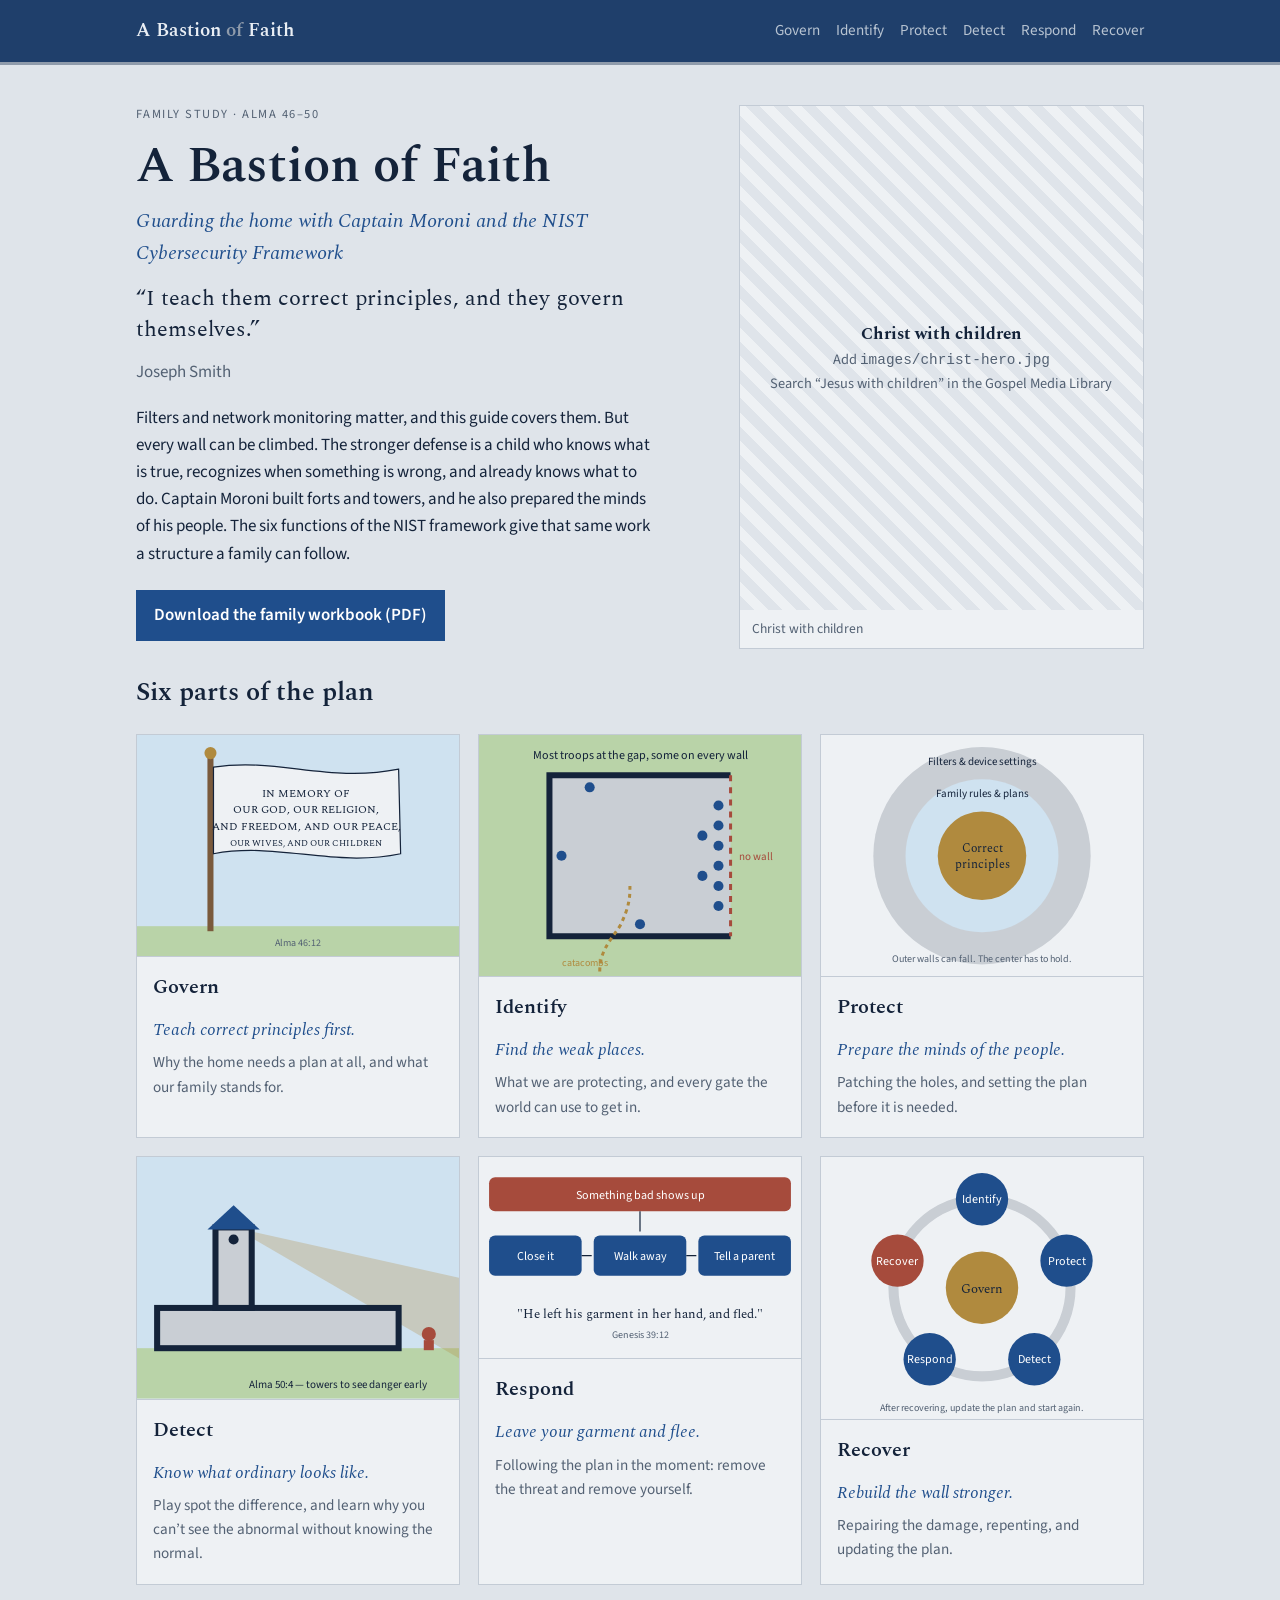
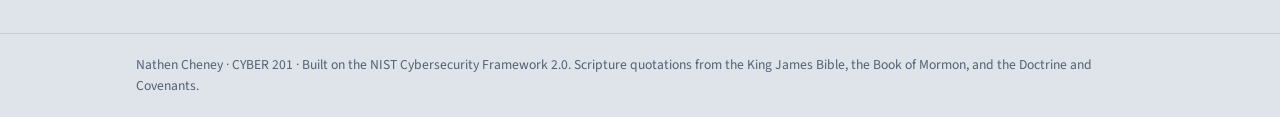
==== index.html @ 70fe6bde "Initial commit" ====
<!DOCTYPE html>
<html lang="en">
<head>
<meta charset="utf-8">
<meta name="viewport" content="width=device-width, initial-scale=1, viewport-fit=cover">
<title>A Bastion of Faith</title>
<meta name="description" content="A family study guide that uses Captain Moroni and the NIST Cybersecurity Framework to guard the home online.">
<link rel="preconnect" href="https://fonts.googleapis.com"><link rel="preconnect" href="https://fonts.gstatic.com" crossorigin><link rel="stylesheet" href="https://fonts.googleapis.com/css2?family=Source+Sans+3:wght@400;600&family=Spectral:ital,wght@0,400;0,600;1,400&display=swap">
<link rel="stylesheet" href="style.css">
</head>
<body><header class="site-head"><div class="wrap"><a class="brand" href="index.html">A Bastion <span>of</span> Faith</a><nav class="nav" aria-label="Sections"><a href="govern.html">Govern</a><a href="identify.html">Identify</a><a href="protect.html">Protect</a><a href="detect.html">Detect</a><a href="respond.html">Respond</a><a href="recover.html">Recover</a></nav></div></header>
<main class="wrap">
<section class="lesson-head hero-grid">
<div class="prose">
<p class="eyebrow">Family Study · Alma 46–50</p>
<h1>A Bastion of Faith</h1>
<p class="subtitle">Guarding the home with Captain Moroni and the NIST Cybersecurity Framework</p>
<p class="intro-quote">“I teach them correct principles, and they govern themselves.”</p>
<p>Joseph Smith</p>
<p>Filters and network monitoring matter, and this guide covers them. But every wall can be climbed. The stronger defense is a child who knows what is true, recognizes when something is wrong, and already knows what to do. Captain Moroni built forts and towers, and he also prepared the minds of his people. The six functions of the NIST framework give that same work a structure a family can follow.</p>
<a class="download" href="workbook.pdf" download>Download the family workbook (PDF)</a>
</div>
<figure class="christ"><img src="images/christ-hero.jpg" alt="Christ with children" onerror="this.parentElement.classList.add('missing')">
<div class="ph"><div><b>Christ with children</b><br>Add <code>images/christ-hero.jpg</code><br>Search “Jesus with children” in the Gospel Media Library</div></div>
<figcaption>Christ with children</figcaption></figure>
</section>
<h2>Six parts of the plan</h2>
<div class="grid-cards"><a class="tcard" href="govern.html"><svg viewBox="0 0 320 220" role="img" aria-label="The title of liberty raised on a pole">
<rect class="f-sky" width="320" height="220"/>
<rect class="f-grass" y="190" width="320" height="30"/>
<rect class="f-trunk" x="70" y="20" width="6" height="175"/>
<circle class="f-gold" cx="73" cy="18" r="6"/>
<path class="f-paper st-ink" d="M76 32 C140 22 190 48 260 34 L262 118 C195 132 140 106 76 118 Z"/>
<text class="t-ink t-serif" x="168" y="62" text-anchor="middle" font-size="11">IN MEMORY OF</text>
<text class="t-ink t-serif" x="168" y="78" text-anchor="middle" font-size="11">OUR GOD, OUR RELIGION,</text>
<text class="t-ink t-serif" x="168" y="94" text-anchor="middle" font-size="11">AND FREEDOM, AND OUR PEACE,</text>
<text class="t-ink t-serif" x="168" y="110" text-anchor="middle" font-size="9">OUR WIVES, AND OUR CHILDREN</text>
<text class="t-mute" x="160" y="210" text-anchor="middle" font-size="10">Alma 46:12</text>
</svg><div class="tc-body"><h3>Govern</h3><span class="tc-tag">Teach correct principles first.</span><p>Why the home needs a plan at all, and what our family stands for.</p></div></a><a class="tcard" href="identify.html"><svg viewBox="0 0 320 240" role="img" aria-label="A fortress seen from above with one wall missing and a tunnel under another">
<rect class="f-grass" width="320" height="240"/>
<rect class="f-stone" x="70" y="40" width="180" height="160"/>
<g class="st-wall" fill="none"><path d="M250 40 L70 40 L70 200 L250 200"/></g>
<line class="st-danger" x1="250" y1="40" x2="250" y2="200" stroke-dasharray="6 6"/>
<text class="t-danger" x="258" y="124" font-size="11">no wall</text>
<g class="f-acc"><circle cx="238" cy="70" r="5"/><circle cx="238" cy="90" r="5"/><circle cx="238" cy="110" r="5"/><circle cx="238" cy="130" r="5"/><circle cx="238" cy="150" r="5"/><circle cx="238" cy="170" r="5"/><circle cx="222" cy="100" r="5"/><circle cx="222" cy="140" r="5"/>
<circle cx="110" cy="52" r="5"/><circle cx="82" cy="120" r="5"/><circle cx="160" cy="188" r="5"/></g>
<path class="st-gold" fill="none" stroke-dasharray="4 4" d="M120 235 C120 215 130 205 140 190 C150 170 150 160 150 150"/>
<text class="t-gold" x="128" y="230" font-size="10" text-anchor="end">catacombs</text>
<text class="t-ink" x="160" y="24" text-anchor="middle" font-size="12">Most troops at the gap, some on every wall</text>
</svg><div class="tc-body"><h3>Identify</h3><span class="tc-tag">Find the weak places.</span><p>What we are protecting, and every gate the world can use to get in.</p></div></a><a class="tcard" href="protect.html"><svg viewBox="0 0 320 240" role="img" aria-label="Three rings of protection around the home with correct principles at the center">
<rect class="f-paper" width="320" height="240"/>
<circle class="f-stone" cx="160" cy="120" r="108"/>
<circle class="f-sky" cx="160" cy="120" r="76"/>
<circle class="f-gold" cx="160" cy="120" r="44"/>
<text class="t-ink" x="160" y="30" text-anchor="middle" font-size="11">Filters &amp; device settings</text>
<text class="t-ink" x="160" y="62" text-anchor="middle" font-size="11">Family rules &amp; plans</text>
<text class="t-ink t-serif" x="160" y="116" text-anchor="middle" font-size="12">Correct</text>
<text class="t-ink t-serif" x="160" y="132" text-anchor="middle" font-size="12">principles</text>
<text class="t-mute" x="160" y="226" text-anchor="middle" font-size="10">Outer walls can fall. The center has to hold.</text>
</svg><div class="tc-body"><h3>Protect</h3><span class="tc-tag">Prepare the minds of the people.</span><p>Patching the holes, and setting the plan before it is needed.</p></div></a><a class="tcard" href="detect.html"><svg viewBox="0 0 320 240" role="img" aria-label="A watchtower overlooking a wall, spotting danger approaching">
<rect class="f-sky" width="320" height="240"/>
<rect class="f-grass" y="190" width="320" height="50"/>
<polygon class="f-gold" fill-opacity=".28" points="96,70 320,120 320,200"/>
<rect class="f-stone st-wall" x="20" y="150" width="240" height="40"/>
<rect class="f-stone st-wall" x="78" y="70" width="36" height="80"/>
<polygon class="f-acc" points="70,72 96,48 122,72"/>
<circle class="f-ink" cx="96" cy="82" r="5"/>
<g class="f-danger"><circle cx="290" cy="176" r="7"/><rect x="285" y="182" width="10" height="10"/></g>
<text class="t-ink" x="200" y="230" text-anchor="middle" font-size="11">Alma 50:4 — towers to see danger early</text>
</svg><div class="tc-body"><h3>Detect</h3><span class="tc-tag">Know what ordinary looks like.</span><p>Play spot the difference, and learn why you can’t see the abnormal without knowing the normal.</p></div></a><a class="tcard" href="respond.html"><svg viewBox="0 0 320 200" role="img" aria-label="Response steps: close it, walk away, tell a parent">
<rect class="f-paper" width="320" height="200"/>
<g font-size="12" class="t-ink" text-anchor="middle">
<rect class="f-danger" x="10" y="20" width="300" height="34" rx="6"/><text x="160" y="42" class="t-onacc">Something bad shows up</text>
<rect class="f-acc" x="10" y="78" width="92" height="40" rx="6"/><text x="56" y="102" class="t-onacc">Close it</text>
<rect class="f-acc" x="114" y="78" width="92" height="40" rx="6"/><text x="160" y="102" class="t-onacc">Walk away</text>
<rect class="f-acc" x="218" y="78" width="92" height="40" rx="6"/><text x="264" y="102" class="t-onacc">Tell a parent</text>
<path class="st-ink" fill="none" d="M160 54 L160 74 M102 98 L112 98 M206 98 L216 98"/>
<text x="160" y="160" class="t-ink t-serif" font-size="13">"He left his garment in her hand, and fled."</text>
<text x="160" y="180" class="t-mute" font-size="10">Genesis 39:12</text>
</g>
</svg><div class="tc-body"><h3>Respond</h3><span class="tc-tag">Leave your garment and flee.</span><p>Following the plan in the moment: remove the threat and remove yourself.</p></div></a><a class="tcard" href="recover.html"><svg viewBox="0 0 320 260" role="img" aria-label="The NIST framework as a cycle with Govern at the center">
<rect class="f-paper" width="320" height="260"/>
<circle class="st-stone" fill="none" stroke-width="10" cx="160" cy="130" r="88"/>
<circle class="f-gold" cx="160" cy="130" r="36"/>
<text class="t-ink t-serif" x="160" y="135" text-anchor="middle" font-size="13">Govern</text>
<g font-size="12" text-anchor="middle">
<circle class="f-acc" cx="160" cy="42" r="26"/><text class="t-onacc" x="160" y="46">Identify</text>
<circle class="f-acc" cx="244" cy="103" r="26"/><text class="t-onacc" x="244" y="107">Protect</text>
<circle class="f-acc" cx="212" cy="201" r="26"/><text class="t-onacc" x="212" y="205">Detect</text>
<circle class="f-acc" cx="108" cy="201" r="26"/><text class="t-onacc" x="108" y="205">Respond</text>
<circle class="f-danger" cx="76" cy="103" r="26"/><text class="t-onacc" x="76" y="107">Recover</text>
</g>
<text class="t-mute" x="160" y="252" text-anchor="middle" font-size="10">After recovering, update the plan and start again.</text>
</svg><div class="tc-body"><h3>Recover</h3><span class="tc-tag">Rebuild the wall stronger.</span><p>Repairing the damage, repenting, and updating the plan.</p></div></a></div>
</main><footer class="site-foot"><div class="wrap">Nathen Cheney · CYBER 201 · Built on the NIST Cybersecurity Framework 2.0. Scripture quotations from the King James Bible, the Book of Mormon, and the Doctrine and Covenants.</div></footer>
</body>
</html>
---- style.css ----
:root {
  /* Layout: a study-manual column with scripture callouts and activity panels */
  --bg: #dfe4ea; --surface: #eef1f4; --ink: #14233a; --mute: #536173;
  --line: #c3cbd5; --accent: #1f4e8c; --accent-d: #163a69; --gold: #b08a3e; --silver: #8f9bab;
  --head: #1f3f6b; --onhead: #e9eef4; --onhead-mute: #b8c4d2;
  --danger: #a64b3c; --onacc: #ffffff;
  --sky: #cfe2f0; --grass: #b9d3a8; --leaf: #6f9a5a; --trunk: #7a5a3c; --red: #c0392b; --stone: #c9ced4; --white: #ffffff;
  --display: "Spectral", Georgia, "Times New Roman", serif;
  --body: "Source Sans 3", "Segoe UI", system-ui, sans-serif;
}
@media (prefers-color-scheme: dark) { :root:not([data-theme="light"]) {
  --bg: #121820; --surface: #1a222c; --ink: #e6ebf0; --mute: #a3adb8; --line: #2c3743;
  --accent: #7fa7d6; --accent-d: #5f8cc2; --gold: #d2ad5f; --silver: #b8c2cc; --head: #0c1624; --onhead: #e3e8ee; --onhead-mute: #9aa7b6; --danger: #d27a6a; --onacc: #0f1620;
  --sky: #2a3e52; --grass: #33482c; --leaf: #4f7a3e; --trunk: #6b4f35; --red: #d0503f; --stone: #4a5561; --white: #dfe5ea; color-scheme: dark; } }
:root[data-theme="dark"] {
  --bg: #121820; --surface: #1a222c; --ink: #e6ebf0; --mute: #a3adb8; --line: #2c3743;
  --accent: #7fa7d6; --accent-d: #5f8cc2; --gold: #d2ad5f; --silver: #b8c2cc; --head: #0c1624; --onhead: #e3e8ee; --onhead-mute: #9aa7b6; --danger: #d27a6a; --onacc: #0f1620;
  --sky: #2a3e52; --grass: #33482c; --leaf: #4f7a3e; --trunk: #6b4f35; --red: #d0503f; --stone: #4a5561; --white: #dfe5ea; color-scheme: dark; }

* { box-sizing: border-box; }
html { -webkit-text-size-adjust: 100%; }
body { margin: 0; background: var(--bg); color: var(--ink); font: 17px/1.6 var(--body); }
a { color: var(--accent); }
a:focus-visible, button:focus-visible { outline: 3px solid var(--accent); outline-offset: 2px; }
img, svg { max-width: 100%; display: block; }
.wrap { max-width: 1040px; margin: 0 auto; padding-left: max(16px, env(safe-area-inset-left, 0px)); padding-right: max(16px, env(safe-area-inset-right, 0px)); }

/* header */
.site-head { background: var(--head); border-bottom: 3px solid var(--silver); }
.site-head .wrap { display: flex; flex-wrap: wrap; align-items: center; justify-content: space-between; gap: 8px 24px; padding-block: 14px; }
.brand { font-family: var(--display); font-size: 1.2rem; font-weight: 600; color: var(--onhead); text-decoration: none; }
.brand span { color: var(--silver); }
.nav { display: flex; flex-wrap: wrap; gap: 4px 16px; font-size: .95rem; }
.nav a { text-decoration: none; color: var(--onhead-mute); padding: 4px 0; border-bottom: 2px solid transparent; }
.nav a:hover, .nav a[aria-current="page"] { color: var(--onhead); border-color: var(--silver); }

/* lesson heading, styled after a weekly study manual */
.lesson-head { padding-block: 40px 24px; }
.eyebrow { text-transform: uppercase; letter-spacing: .12em; font-size: .78rem; color: var(--mute); margin: 0 0 8px; }
h1 { font-family: var(--display); font-weight: 600; font-size: clamp(2rem, 5vw, 3.1rem); line-height: 1.12; margin: 0 0 10px; text-wrap: balance; }
.subtitle { font-family: var(--display); font-style: italic; font-size: 1.25rem; color: var(--accent); margin: 0; }
h2 { font-family: var(--display); font-weight: 600; font-size: 1.6rem; margin: 0 0 12px; text-wrap: balance; }
h3 { font-family: var(--display); font-weight: 600; font-size: 1.25rem; margin: 0 0 8px; }
h4 { font-family: var(--display); font-size: 1.1rem; margin: 0 0 8px; }

.lead-grid { display: grid; grid-template-columns: minmax(0, 1.25fr) minmax(0, 1fr); gap: 32px; align-items: start; }
.prose { min-width: 0; }
.prose p { margin: 0 0 14px; max-width: 65ch; }

/* Christ image slot */
.christ { margin: 0; background: var(--surface); border: 1px solid var(--line); }
.christ img { width: 100%; aspect-ratio: 4 / 5; object-fit: cover; }
.christ figcaption { font-size: .85rem; color: var(--mute); padding: 8px 12px; }
.christ .ph { display: none; aspect-ratio: 4 / 5; place-content: center; text-align: center; padding: 20px; background: repeating-linear-gradient(45deg, var(--bg), var(--bg) 10px, var(--surface) 10px, var(--surface) 20px); color: var(--mute); font-size: .9rem; }
.christ.missing img { display: none; }
.christ.missing .ph { display: grid; }
.ph b { color: var(--ink); font-family: var(--display); font-size: 1.05rem; }

/* scripture callout */
.scripture { margin: 28px 0; padding: 18px 22px; background: var(--surface); border-top: 3px solid var(--silver); }
.scripture blockquote { margin: 0; font-family: var(--display); font-size: 1.2rem; line-height: 1.5; }
.scripture cite { display: block; margin-top: 8px; font-style: normal; font-size: .9rem; color: var(--mute); letter-spacing: .04em; }

.section { padding-block: 28px; border-top: 1px solid var(--line); }
.two { display: grid; grid-template-columns: minmax(0, 1fr) minmax(0, 1fr); gap: 32px; align-items: start; }
.concept { margin: 0; }
.concept svg { width: 100%; height: auto; background: var(--surface); border: 1px solid var(--line); }
.concept figcaption { font-size: .9rem; color: var(--mute); margin-top: 8px; }
.nist-box { font-size: .95rem; background: var(--surface); border: 1px solid var(--line); padding: 14px 16px; }
.nist-box p { margin: 0 0 6px; }
.nist-box p:last-child { margin: 0; }
.label { text-transform: uppercase; letter-spacing: .1em; font-size: .72rem; color: var(--accent); font-weight: 600; }

/* activity */
.activity { background: var(--surface); border: 1px solid var(--line); padding: 24px; display: grid; grid-template-columns: minmax(0, 1fr) minmax(0, 1.1fr); gap: 28px; }
.activity ol { margin: 0; padding-left: 1.2em; display: grid; gap: 6px; }
.ex { min-width: 0; }
.ex-kicker { text-transform: uppercase; letter-spacing: .1em; font-size: .72rem; color: var(--accent); font-weight: 600; margin: 0 0 8px; }
.ex-banner, .ex-drill, .ex-review, .ex-cards { border: 1px dashed var(--line); padding: 18px; background: var(--bg); }
.ex-banner ul { margin: 0 0 10px; padding-left: 1.2em; font-family: var(--display); font-size: 1.05rem; }
.ex-sign, .ex-note { font-size: .85rem; color: var(--mute); margin: 0; }
.ex-drill ol { margin-bottom: 10px; }
.cards3 { display: grid; gap: 10px; }
.sc { background: var(--surface); border: 1px solid var(--line); padding: 12px 14px; font-size: .95rem; }
.rv { display: grid; gap: 2px; padding: 8px 0; border-top: 1px solid var(--line); font-size: .95rem; }
.rv b { font-size: .8rem; text-transform: uppercase; letter-spacing: .06em; color: var(--accent); }
.ex-svg svg { width: 100%; height: auto; border: 1px solid var(--line); }

/* spot the difference */
.ex-spot { grid-column: 1 / -1; }
.spot-pair { display: grid; grid-template-columns: minmax(0, 1fr) minmax(0, 1fr); gap: 16px; }
.spot-pair figure { margin: 0; }
.spot-pair svg { width: 100%; height: auto; border: 1px solid var(--line); }
.spot-pair figcaption { font-size: .85rem; color: var(--mute); margin-top: 4px; }
.spot-target svg { cursor: crosshair; }
.found-ring { fill: none; stroke: var(--danger); stroke-width: 3; }
.spot-bar { display: flex; flex-wrap: wrap; gap: 10px; align-items: center; margin-top: 12px; }
.spot-bar span { font-weight: 600; margin-right: auto; font-variant-numeric: tabular-nums; }
button { font: inherit; font-size: .9rem; padding: 7px 14px; border: 1px solid var(--accent); background: var(--surface); color: var(--accent); cursor: pointer; }
button:hover { background: var(--accent); color: var(--onacc); }
.spot-lesson { margin: 14px 0 0; padding: 12px 14px; background: var(--bg); border-left: 3px solid var(--silver); font-family: var(--display); font-size: 1.05rem; }

.questions ul { margin: 0; padding-left: 1.2em; display: grid; gap: 6px; font-family: var(--display); font-size: 1.1rem; }

/* pager */
.pager { display: flex; justify-content: space-between; gap: 12px; flex-wrap: wrap; padding-block: 28px 48px; }
.pager a { text-decoration: none; padding: 10px 16px; border: 1px solid var(--line); background: var(--surface); color: var(--ink); }
.pager a:hover { border-color: var(--accent); }

/* overview */
.hero-grid { display: grid; grid-template-columns: minmax(0, 1.4fr) minmax(0, 1fr); gap: 36px; align-items: start; }
.intro-quote { font-family: var(--display); font-size: 1.35rem; line-height: 1.45; margin: 20px 0 10px; }
.intro-quote + p { color: var(--mute); margin: 0 0 18px; }
.download { display: inline-block; margin-top: 8px; padding: 12px 18px; background: var(--accent); color: var(--onacc); text-decoration: none; font-weight: 600; }
.download:hover { background: var(--accent-d); }
.grid-cards { display: grid; grid-template-columns: repeat(3, minmax(0, 1fr)); gap: 18px; padding-block: 8px 48px; }
.tcard { display: grid; grid-template-rows: auto 1fr; background: var(--surface); border: 1px solid var(--line); color: var(--ink); text-decoration: none; transition: border-color .15s, transform .15s; }
.tcard:hover { border-color: var(--accent); transform: translateY(-2px); }
.tcard svg { width: 100%; height: auto; border-bottom: 1px solid var(--line); }
.tcard .tc-body { padding: 14px 16px 18px; display: grid; gap: 6px; align-content: start; }
.tcard .tc-tag { font-family: var(--display); font-style: italic; color: var(--accent); }
.tcard p { margin: 0; font-size: .95rem; color: var(--mute); }
.site-foot { border-top: 1px solid var(--line); font-size: .85rem; color: var(--mute); }
.site-foot .wrap { padding-block: 20px; }

/* svg paint classes */
.f-sky { fill: var(--sky); } .f-grass { fill: var(--grass); } .f-leaf { fill: var(--leaf); } .f-trunk { fill: var(--trunk); }
.f-red { fill: var(--red); } .f-stone { fill: var(--stone); } .f-white { fill: var(--white); } .f-paper { fill: var(--surface); }
.f-acc { fill: var(--accent); } .f-accd { fill: var(--accent-d); } .f-gold { fill: var(--gold); } .f-danger { fill: var(--danger); } .f-ink { fill: var(--ink); }
.st-ink { stroke: var(--ink); stroke-width: 1.2; } .st-wall { stroke: var(--ink); stroke-width: 6; }
.st-danger { stroke: var(--danger); stroke-width: 3; } .st-gold { stroke: var(--gold); stroke-width: 3; } .st-stone { stroke: var(--stone); }
.t-ink { fill: var(--ink); } .t-mute { fill: var(--mute); } .t-gold { fill: var(--gold); } .t-danger { fill: var(--danger); } .t-onacc { fill: var(--onacc); }
.t-serif { font-family: var(--display); }
svg text { font-family: var(--body); }

@media (max-width: 760px) {
  .lead-grid, .two, .activity, .hero-grid { grid-template-columns: minmax(0, 1fr); }
  .grid-cards { grid-template-columns: minmax(0, 1fr); }
  .christ { max-width: 360px; }
}
@media (min-width: 761px) and (max-width: 960px) { .grid-cards { grid-template-columns: repeat(2, minmax(0, 1fr)); } }
@media (prefers-reduced-motion: reduce) { * { transition: none !important; } }
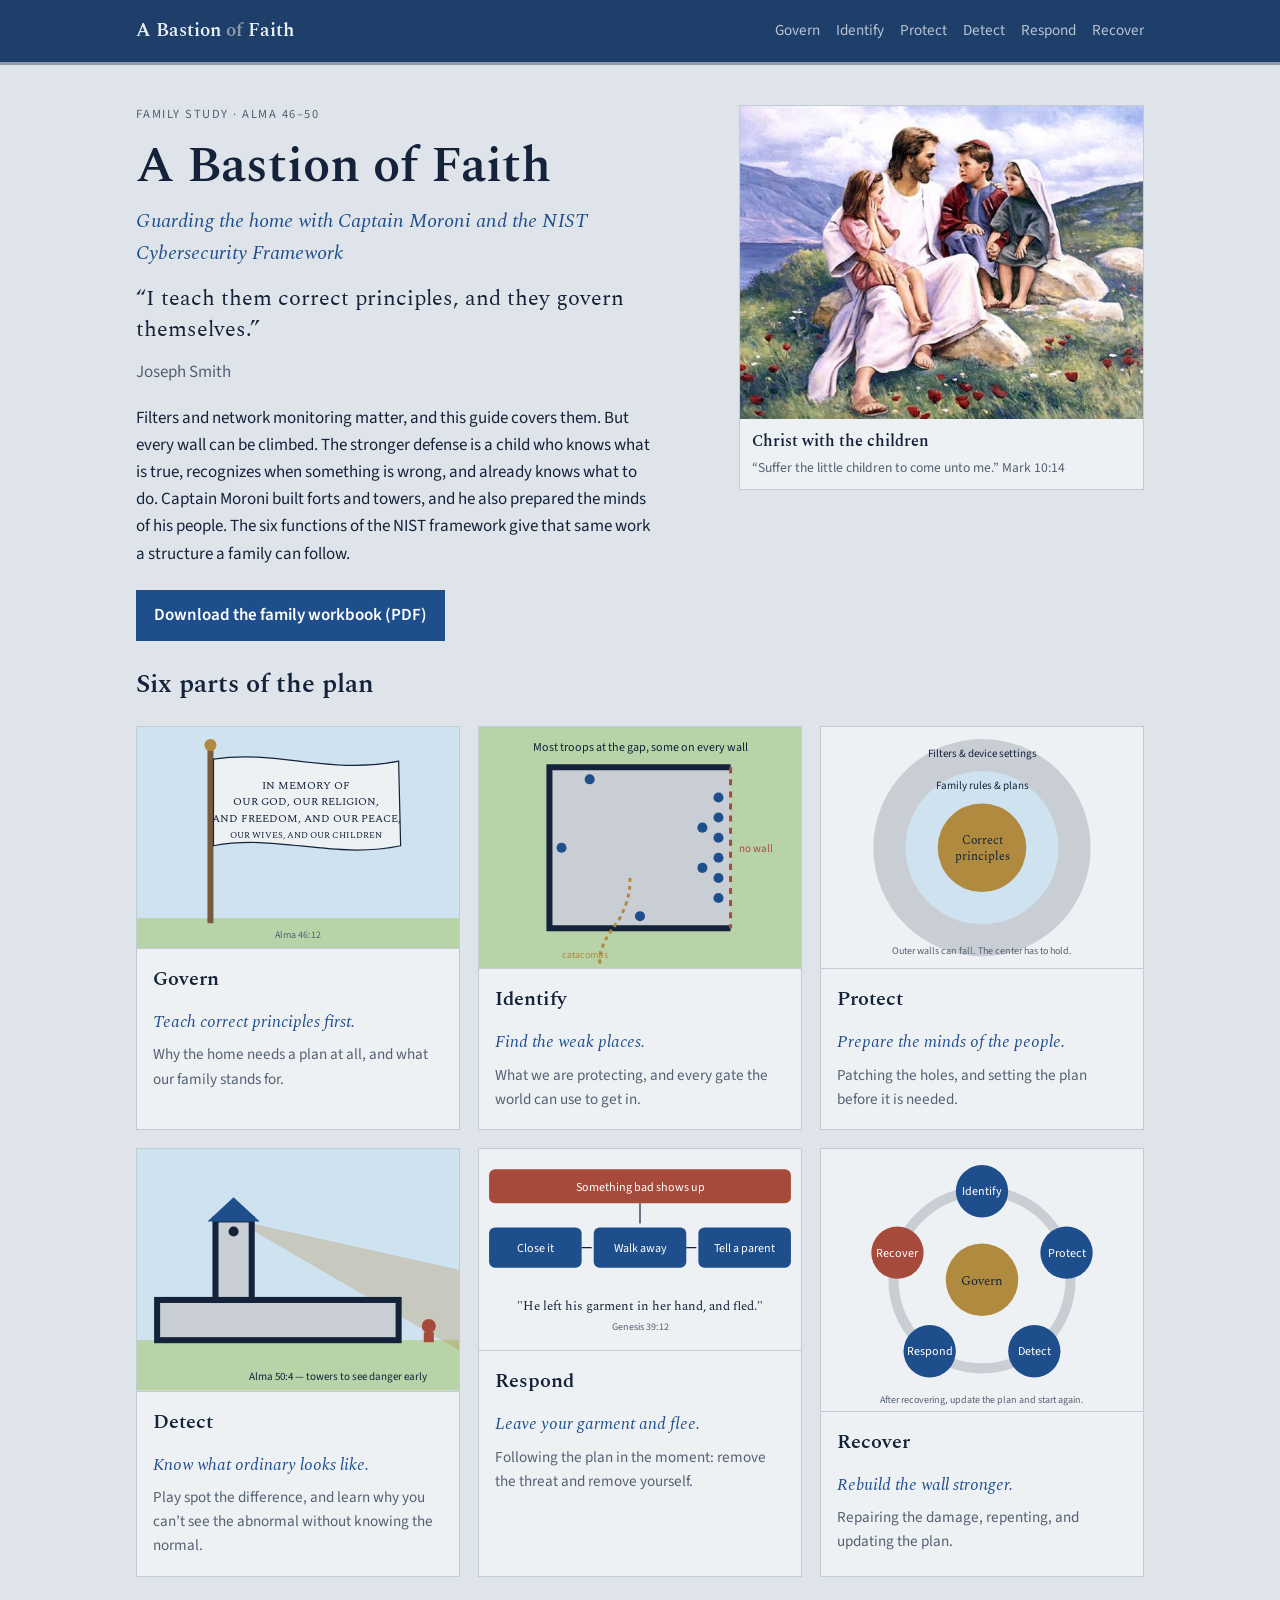
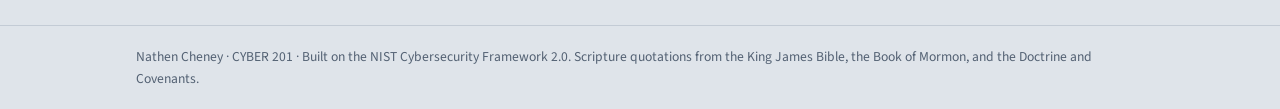
==== commit 3a5e2c2a: "added pics and taglines" ====
--- a/index.html
+++ b/index.html
@@ -20,9 +20,9 @@
 <p>Filters and network monitoring matter, and this guide covers them. But every wall can be climbed. The stronger defense is a child who knows what is true, recognizes when something is wrong, and already knows what to do. Captain Moroni built forts and towers, and he also prepared the minds of his people. The six functions of the NIST framework give that same work a structure a family can follow.</p>
 <a class="download" href="workbook.pdf" download>Download the family workbook (PDF)</a>
 </div>
-<figure class="christ"><img src="images/christ-hero.jpg" alt="Christ with children" onerror="this.parentElement.classList.add('missing')">
-<div class="ph"><div><b>Christ with children</b><br>Add <code>images/christ-hero.jpg</code><br>Search “Jesus with children” in the Gospel Media Library</div></div>
-<figcaption>Christ with children</figcaption></figure>
+<figure class="christ"><img src="images/christ-hero.jpg" alt="Christ with the children" onerror="this.parentElement.classList.add('missing')">
+<div class="ph"><div><b>Christ with the children</b><br>Add <code>images/christ-hero.jpg</code></div></div>
+<figcaption><b>Christ with the children</b><span>“Suffer the little children to come unto me.” Mark 10:14</span></figcaption></figure>
 </section>
 <h2>Six parts of the plan</h2>
 <div class="grid-cards"><a class="tcard" href="govern.html"><svg viewBox="0 0 320 220" role="img" aria-label="The title of liberty raised on a pole">
--- a/style.css
+++ b/style.css
@@ -49,8 +49,9 @@
 
 /* Christ image slot */
 .christ { margin: 0; background: var(--surface); border: 1px solid var(--line); }
-.christ img { width: 100%; aspect-ratio: 4 / 5; object-fit: cover; }
-.christ figcaption { font-size: .85rem; color: var(--mute); padding: 8px 12px; }
+.christ img { width: 100%; height: auto; max-height: 560px; object-fit: cover; object-position: center top; }
+.christ figcaption { font-size: .85rem; color: var(--mute); padding: 10px 12px; display: grid; gap: 2px; }
+.christ figcaption b { font-family: var(--display); font-size: 1rem; color: var(--ink); font-weight: 600; }
 .christ .ph { display: none; aspect-ratio: 4 / 5; place-content: center; text-align: center; padding: 20px; background: repeating-linear-gradient(45deg, var(--bg), var(--bg) 10px, var(--surface) 10px, var(--surface) 20px); color: var(--mute); font-size: .9rem; }
 .christ.missing img { display: none; }
 .christ.missing .ph { display: grid; }
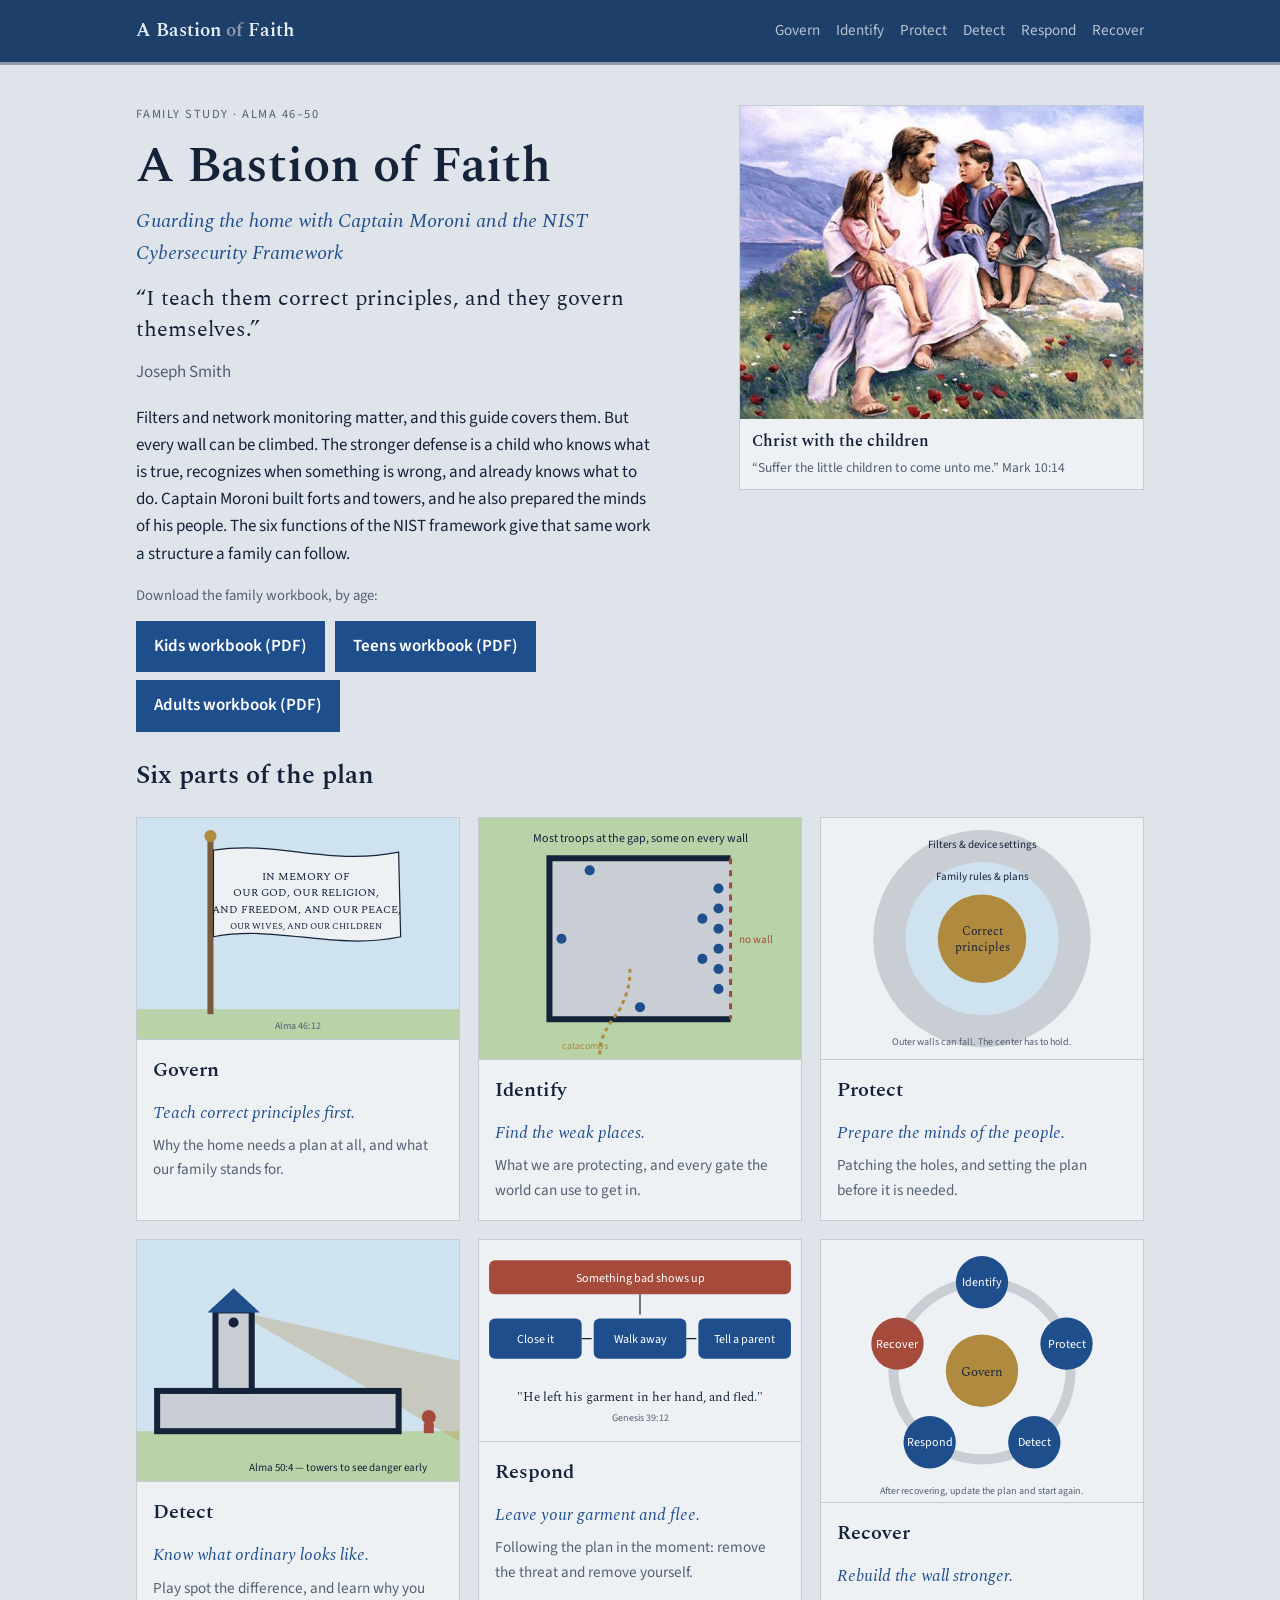
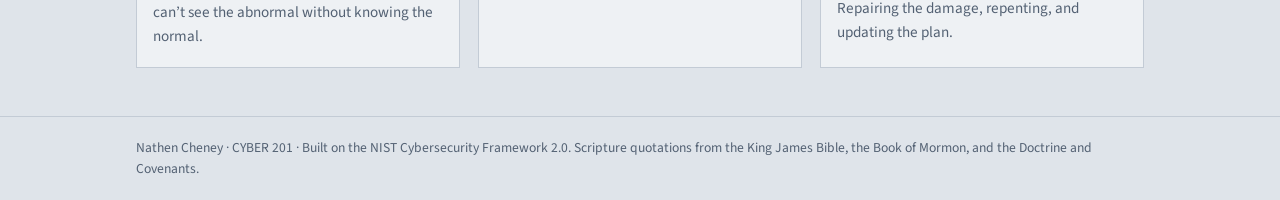
==== commit f6af3e6f: "updated to have 3 activities for each" ====
--- a/index.html
+++ b/index.html
@@ -18,7 +18,7 @@
 <p class="intro-quote">“I teach them correct principles, and they govern themselves.”</p>
 <p>Joseph Smith</p>
 <p>Filters and network monitoring matter, and this guide covers them. But every wall can be climbed. The stronger defense is a child who knows what is true, recognizes when something is wrong, and already knows what to do. Captain Moroni built forts and towers, and he also prepared the minds of his people. The six functions of the NIST framework give that same work a structure a family can follow.</p>
-<a class="download" href="workbook.pdf" download>Download the family workbook (PDF)</a>
+<p style="margin:16px 0 6px;color:var(--mute);font-size:.92rem">Download the family workbook, by age:</p><a class="download" href="workbook-kids.pdf" download style="margin-right:10px">Kids workbook (PDF)</a><a class="download" href="workbook-teens.pdf" download style="margin-right:10px">Teens workbook (PDF)</a><a class="download" href="workbook-adults.pdf" download>Adults workbook (PDF)</a>
 </div>
 <figure class="christ"><img src="images/christ-hero.jpg" alt="Christ with the children" onerror="this.parentElement.classList.add('missing')">
 <div class="ph"><div><b>Christ with the children</b><br>Add <code>images/christ-hero.jpg</code></div></div>
